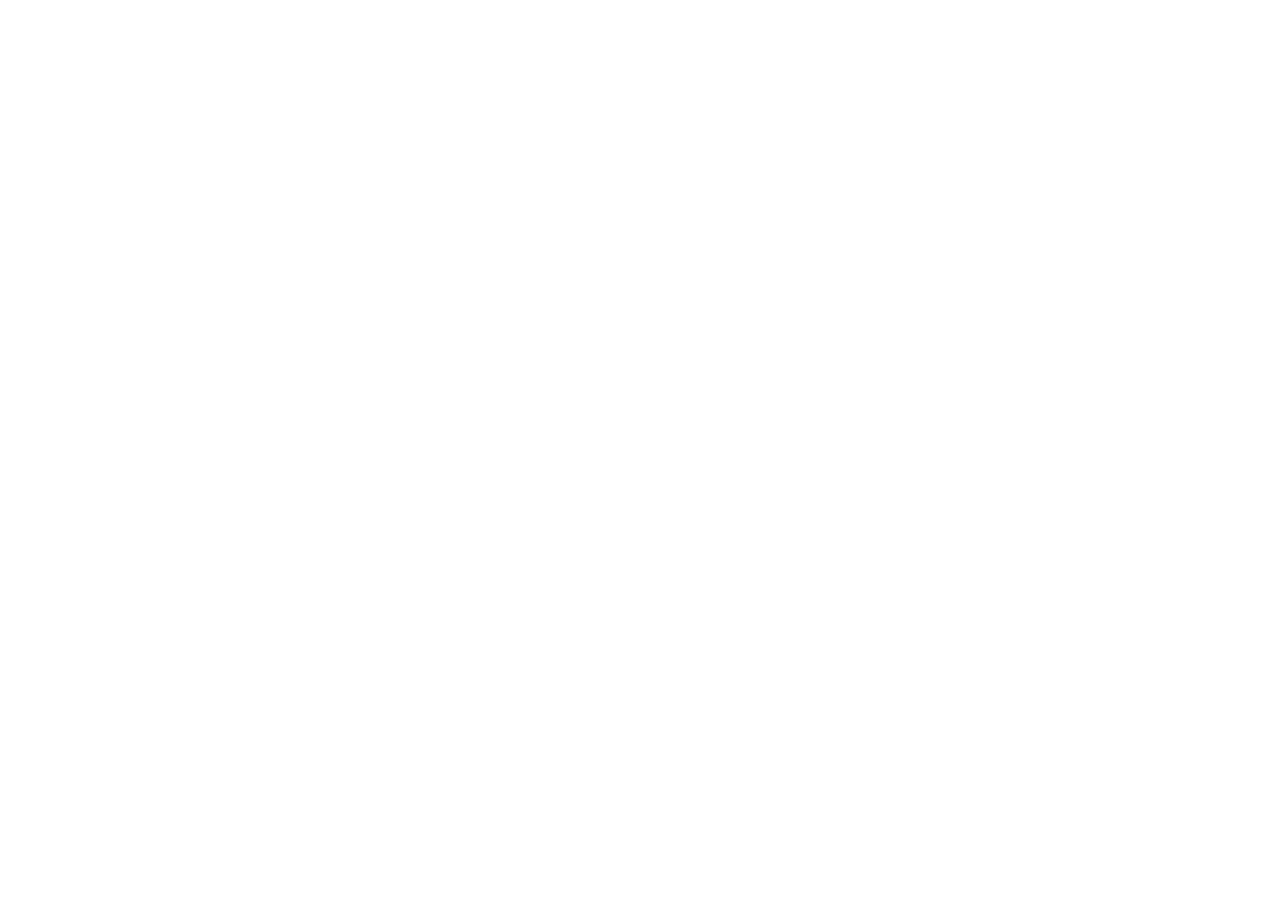
==== index.html @ b3949bac "First commit, I organized folders, images and included the css in the html." ====
<!DOCTYPE html>
<html lang="pt-br">
<head>
    <meta charset="UTF-8">
    <meta http-equiv="X-UA-Compatible" content="IE=edge">
    <meta name="viewport" content="width=device-width, initial-scale=1.0">
    <link rel="stylesheet" href="./assets/css/style.css">
    <title>Document</title>
</head>
<body>
    
</body>
</html>
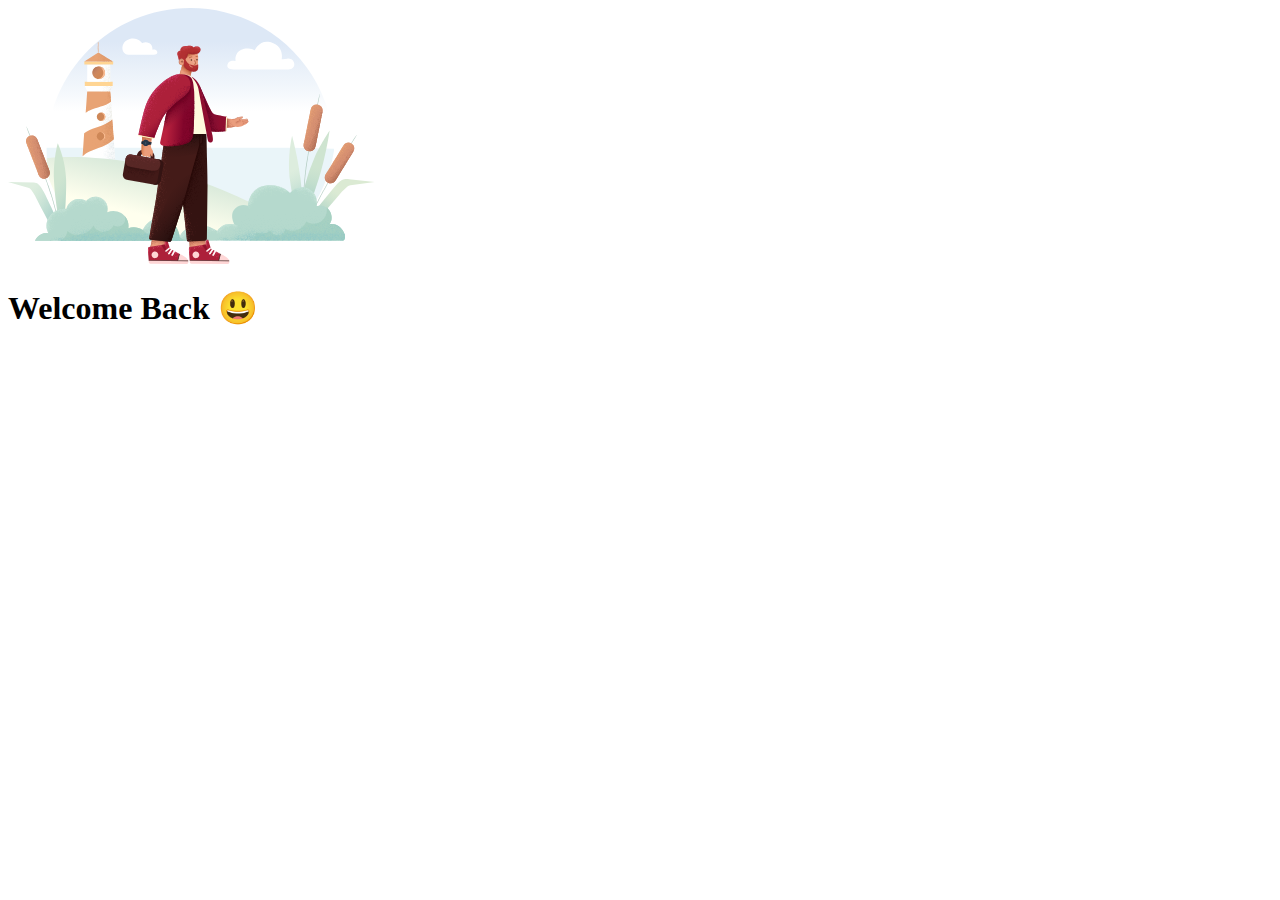
==== commit d725572a: "Includes login screen title and image." ====
--- a/index.html
+++ b/index.html
@@ -1,13 +1,22 @@
 <!DOCTYPE html>
 <html lang="pt-br">
-<head>
-    <meta charset="UTF-8">
-    <meta http-equiv="X-UA-Compatible" content="IE=edge">
-    <meta name="viewport" content="width=device-width, initial-scale=1.0">
-    <link rel="stylesheet" href="./assets/css/style.css">
-    <title>Document</title>
-</head>
-<body>
-    
-</body>
+    <head>
+        <meta charset="UTF-8">
+        <meta http-equiv="X-UA-Compatible" content="IE=edge">
+        <meta name="viewport" content="width=device-width, initial-scale=1.0">
+        <link rel="stylesheet" href="./assets/css/style.css">
+        <title>LOGIN APP</title>
+    </head>
+    <body>
+        <main>
+            <img src="./assets/img/login-img.svg" alt="Homem caminhando">
+            <h1>Welcome Back 😃</h1>
+
+
+
+
+            
+        </main>
+        
+    </body>
 </html>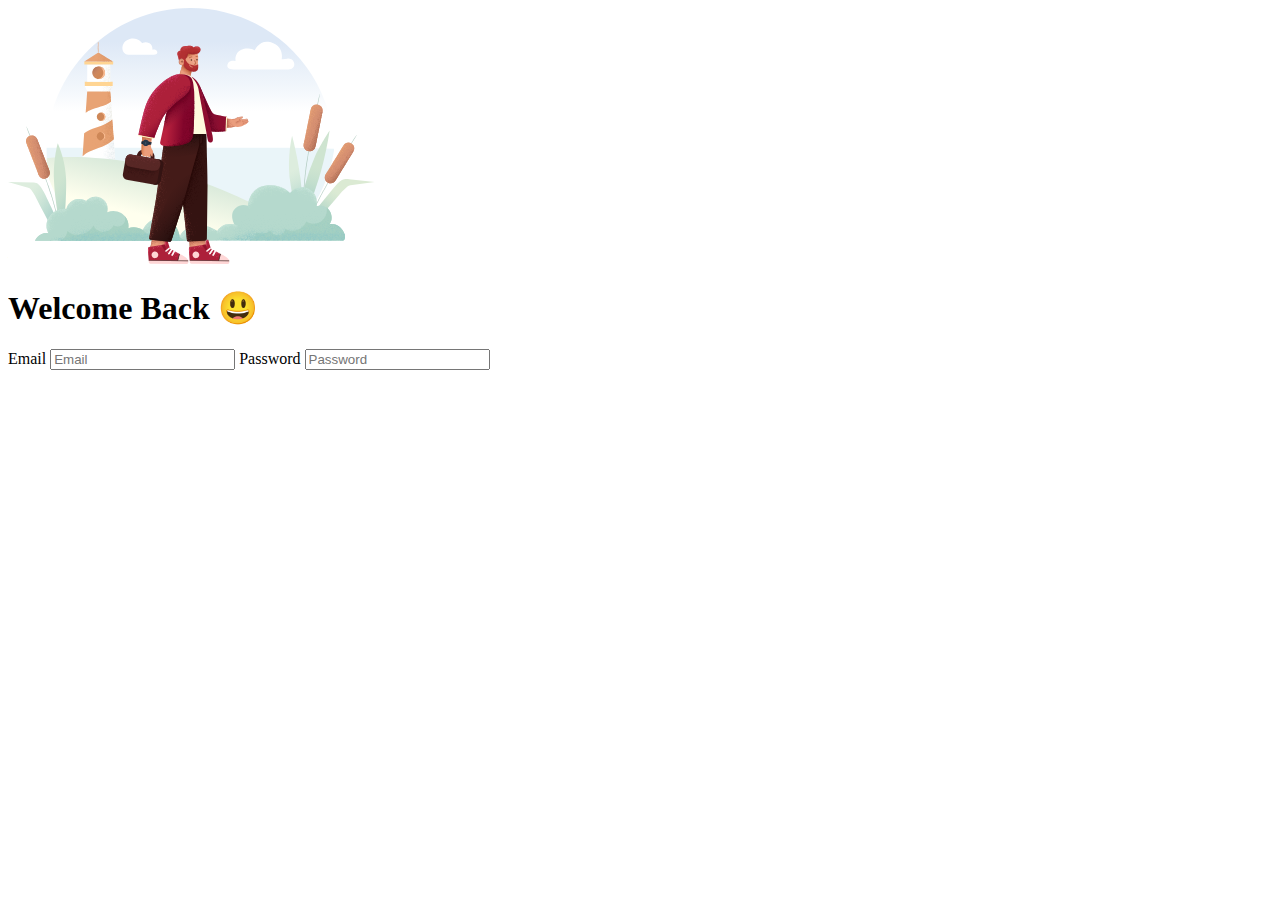
==== commit d5d1b663: "I created the divs with the labels and email and password inputs." ====
--- a/index.html
+++ b/index.html
@@ -5,6 +5,9 @@
         <meta http-equiv="X-UA-Compatible" content="IE=edge">
         <meta name="viewport" content="width=device-width, initial-scale=1.0">
         <link rel="stylesheet" href="./assets/css/style.css">
+        <link rel="preconnect" href="https://fonts.googleapis.com">
+        <link rel="preconnect" href="https://fonts.gstatic.com" crossorigin>
+        <link href="https://fonts.googleapis.com/css2?family=Roboto:wght@400;700;900&display=swap" rel="stylesheet">
         <title>LOGIN APP</title>
     </head>
     <body>
@@ -12,8 +15,14 @@
             <img src="./assets/img/login-img.svg" alt="Homem caminhando">
             <h1>Welcome Back 😃</h1>
 
+            <div>
+                <label for="email">Email</label>
+                <input type="email" name="email" placeholder="Email">
 
+                <label for="password">Password</label>
+                <input type="password" name="password" placeholder="Password">
 
+            </div>
 
             
         </main>
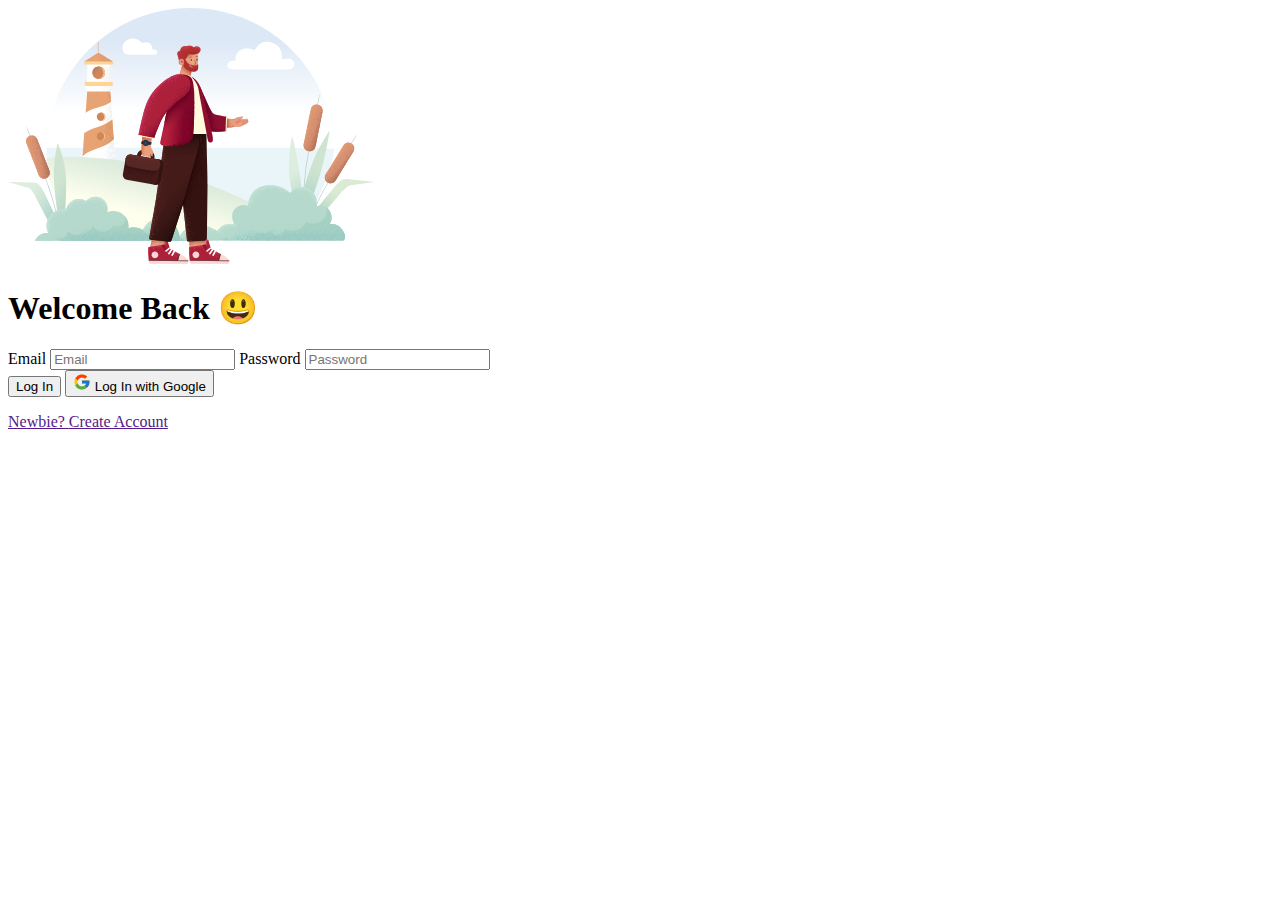
==== commit 8b739489: "I created the div with the buttons and a link to the account creation page." ====
--- a/index.html
+++ b/index.html
@@ -24,7 +24,15 @@
 
             </div>
 
-            
+            <div>
+                <button>Log In</button>
+                <button> <img src="./assets/img/icon-google.svg" alt="logo do google"> Log In with Google</button>
+            </div>
+
+            <div>
+                <p><a href="">Newbie? <span>Create Account</span></a></p>
+            </div>
+
         </main>
         
     </body>
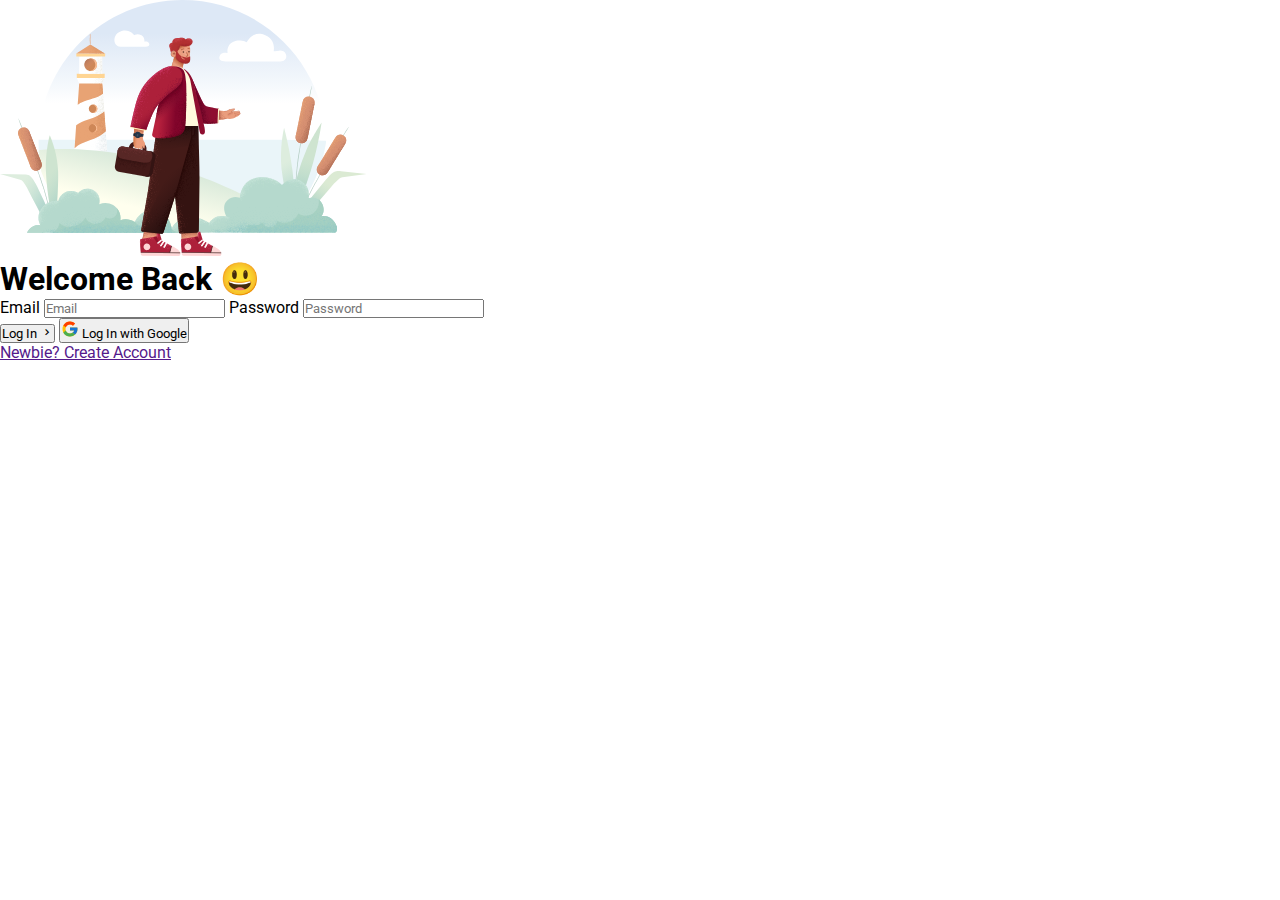
==== commit b18815ec: "In the css, I placed the roboto font for the entire page and in the html, I placed the link to fetch" ====
--- a/index.html
+++ b/index.html
@@ -8,6 +8,7 @@
         <link rel="preconnect" href="https://fonts.googleapis.com">
         <link rel="preconnect" href="https://fonts.gstatic.com" crossorigin>
         <link href="https://fonts.googleapis.com/css2?family=Roboto:wght@400;700;900&display=swap" rel="stylesheet">
+        <link href='https://unpkg.com/boxicons@2.1.4/css/boxicons.min.css' rel='stylesheet'> <!--Para usar icones-->
         <title>LOGIN APP</title>
     </head>
     <body>
@@ -25,8 +26,13 @@
             </div>
 
             <div>
-                <button>Log In</button>
-                <button> <img src="./assets/img/icon-google.svg" alt="logo do google"> Log In with Google</button>
+                <button>Log In 
+                    <i class='bx bx-chevron-right'></i> <!--Icone arrow-->
+                </button>
+                
+                <button> <img src="./assets/img/icon-google.svg" alt="logo do google"> <!--Imagem da logo do google--> 
+                    Log In with Google
+                </button>
             </div>
 
             <div>
--- a/assets/css/style.css
+++ b/assets/css/style.css
@@ -0,0 +1,6 @@
+*{
+    margin: 0;
+    padding: 0;
+    box-sizing: border-box;
+    font-family: 'Roboto' , sans-serif;
+}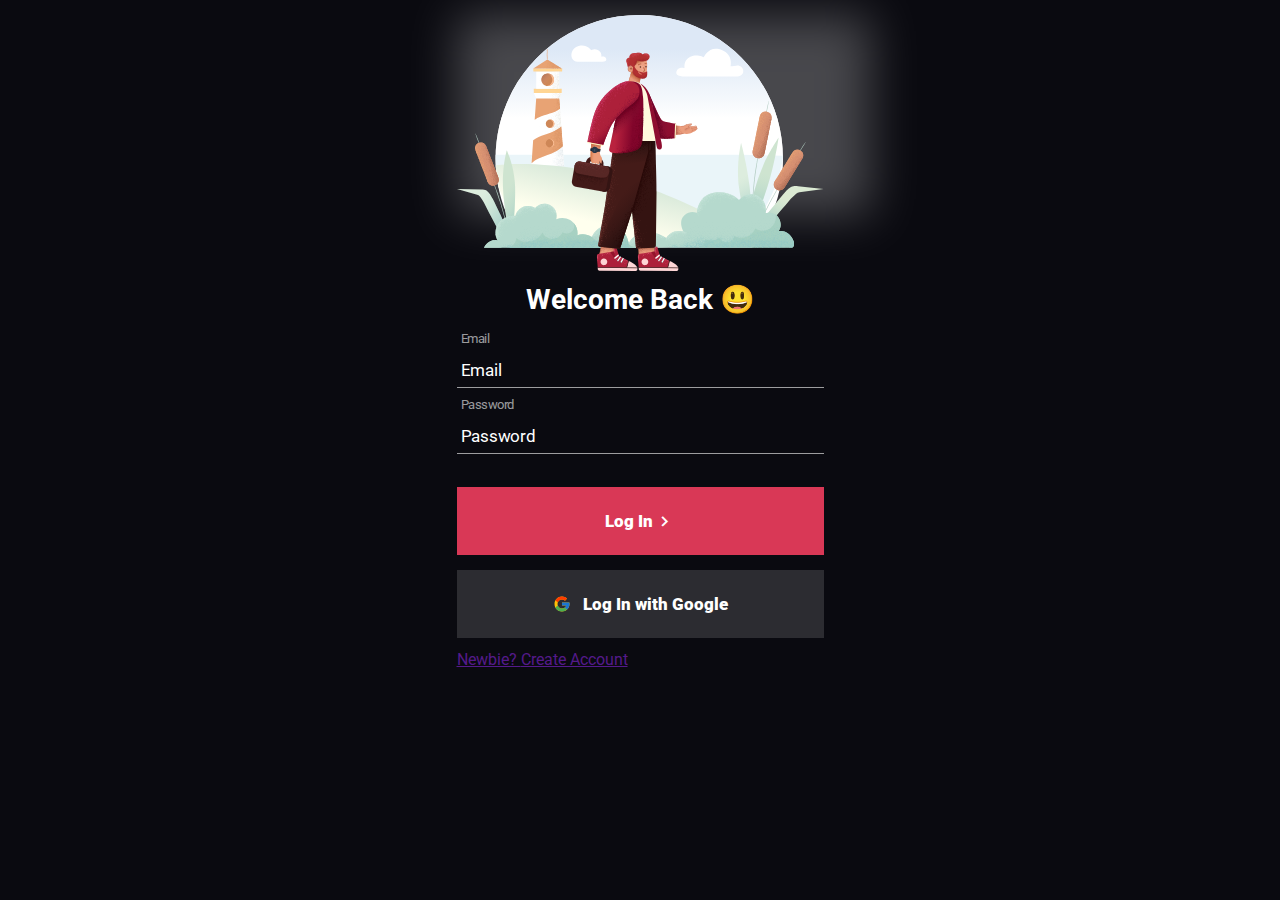
==== commit 25c1e714: "I created the 'classes' of the buttons and styled them and the 'placeholder' of the 'input'." ====
--- a/index.html
+++ b/index.html
@@ -13,12 +13,13 @@
     </head>
     <body>
         <main>
+            <div class="blur"></div>
             <img src="./assets/img/login-img.svg" alt="Homem caminhando">
             <h1>Welcome Back 😃</h1>
 
-            <div>
+            <div class="container-inputs">
                 <label for="email">Email</label>
-                <input type="email" name="email" placeholder="Email">
+                <input type="email" name="email" placeholder="Email" autocomplete="email">
 
                 <label for="password">Password</label>
                 <input type="password" name="password" placeholder="Password">
@@ -26,11 +27,11 @@
             </div>
 
             <div>
-                <button>Log In 
+                <button class="btn-login" >Log In 
                     <i class='bx bx-chevron-right'></i> <!--Icone arrow-->
                 </button>
                 
-                <button> <img src="./assets/img/icon-google.svg" alt="logo do google"> <!--Imagem da logo do google--> 
+                <button class="btn-google"> <img src="./assets/img/icon-google.svg" alt="logo do google"> <!--Imagem da logo do google--> 
                     Log In with Google
                 </button>
             </div>
--- a/assets/css/style.css
+++ b/assets/css/style.css
@@ -3,4 +3,137 @@
     padding: 0;
     box-sizing: border-box;
     font-family: 'Roboto' , sans-serif;
+}
+
+body {
+    display: flex;
+    justify-content: center;
+    background-color: #0a0a10;
+}
+
+main {
+    display: flex;
+    flex-direction: column;
+    padding: 15px 0px;
+    max-width: 414px;
+    min-height: 100vh;
+    gap: 12px; /*Espaçamento entre os elementos*/
+}
+
+.blur {
+    width: 414px;
+    height: 200px;
+    background: #ffffff;
+    position: absolute;
+    z-index: -1;
+    opacity: 0.25;
+    filter: blur(24px);
+}
+
+h1 {
+   font-weight: 700;
+   font-size: 28px;
+   line-height: 33px;
+   text-align: center;
+   color: #ffffff;
+}
+
+.container-inputs {
+    display: flex;
+    flex-direction: column;
+}
+
+label {
+    font-weight: 400;
+    font-size: 13px;
+    line-height: 22px;
+    letter-spacing: -0.488px;
+    color: rgba(255, 255, 255, 0.6);
+    margin-bottom: 3px;
+    margin-left: 4px;
+}
+
+input {
+    width: 100%;
+    height: 35px;
+    margin-bottom: 6px;
+    background: transparent;
+    outline: none; /*Para qundo clicar na caixa do input não ficar marcado.*/
+    border: none;
+    border-bottom: 1px solid rgba(255, 255, 255, 0.6);
+
+    font-weight: 400;
+    font-size: 17px;
+    line-height: 20px;
+    letter-spacing: -0.24px;
+    color: #ffffff;
+    padding-left: 4px;
+}
+
+input::placeholder {
+    font-weight: 400;
+    font-size: 17px;
+    line-height: 20px;
+    letter-spacing: -0.24px;
+    color: #ffffff;
+}
+
+.btn-login {
+    width: 100%;
+    height: 68px;
+    background: #d93856;
+
+    font-weight: 900;
+    font-size: 17px;
+    line-height: 2px;
+    color: #ffffff;
+    border: none;
+
+    display: flex;
+    align-items: center;
+    justify-content: center;
+    transition: 0.3s ease;
+    margin-top: 15px;
+}
+
+.btn-login:hover {
+    cursor: pointer;
+    opacity: 0.8;
+}
+
+.btn-login:active {
+    opacity: 0.6;
+}
+
+i {
+    font-weight: 900;
+    font-size: 22px;
+    line-height: 2px;
+}
+
+.btn-google {
+    width: 100%;
+    height: 68px;
+    background: rgba(255, 255, 255, 0.14);
+    font-weight: 900;
+    font-size: 17px;
+    line-height: 2px;
+    color: #ffffff;
+    border: none;
+
+    display: flex;
+    align-items: center;
+    justify-content: center;
+    transition: 0.3s ease;
+    gap: 12px;
+    margin-top: 15px;
+}
+
+.btn-google:hover {
+    cursor: pointer;
+    opacity: 0.8;
+}
+
+.btn-google:active {
+    opacity: 0.6;
 }